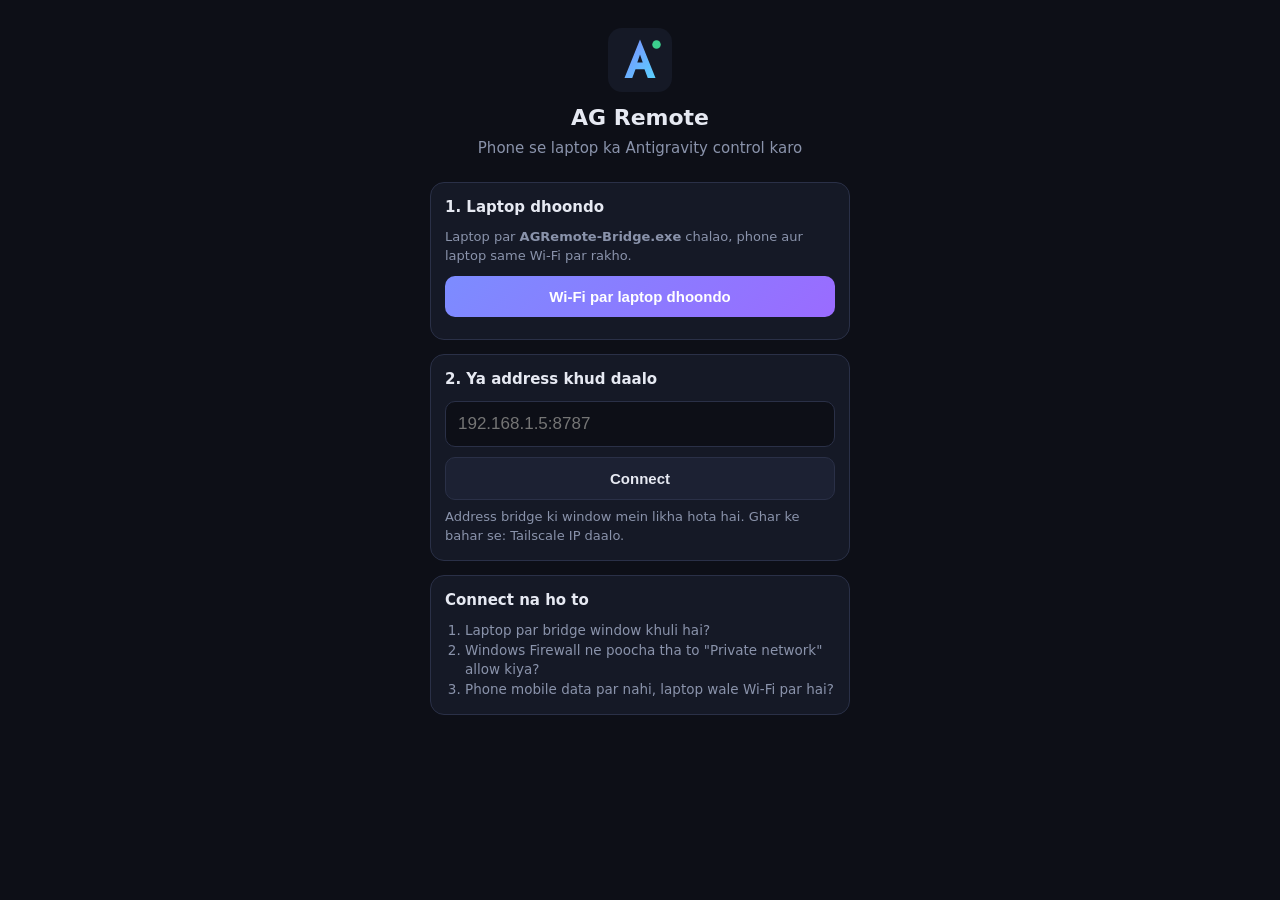
==== android/app/src/main/assets/setup.html @ 6bef8c89 "AG Remote: Antigravity phone remote (Go bridge exe + Android app + CI) Co-Authored-By: Claude Opus 5" ====
<!doctype html>
<html lang="en">
<head>
<meta charset="utf-8">
<meta name="viewport" content="width=device-width, initial-scale=1">
<title>AG Remote setup</title>
<style>
  :root { --bg:#0d0f17; --panel:#151926; --panel2:#1c2133; --line:#2a3047; --text:#e6e9f2; --muted:#8a93ab; --accent:#7c8cff; --ok:#3ccf8e; --bad:#ff5d6c; }
  * { box-sizing: border-box; -webkit-tap-highlight-color: transparent; }
  body { margin:0; background:var(--bg); color:var(--text); font:15px/1.45 system-ui, Roboto, sans-serif; padding:28px 18px; }
  .box { max-width:420px; margin:0 auto; }
  .logo { width:64px; height:64px; display:block; margin:0 auto 10px; }
  h1 { text-align:center; font-size:22px; margin:0 0 4px; }
  p.sub { text-align:center; color:var(--muted); margin:0 0 22px; }
  .card { background:var(--panel); border:1px solid var(--line); border-radius:14px; padding:14px; margin-bottom:14px; }
  .card h3 { margin:0 0 10px; font-size:15px; }
  input { width:100%; background:var(--bg); color:var(--text); border:1px solid var(--line); border-radius:10px; padding:12px; font-size:17px; outline:none; }
  input:focus { border-color:var(--accent); }
  button { width:100%; margin-top:10px; padding:12px; border-radius:10px; border:1px solid var(--line); background:var(--panel2); color:var(--text); font-size:15px; font-weight:600; }
  button.primary { background:linear-gradient(135deg,var(--accent),#9a6bff); border:0; color:#fff; }
  .found button { text-align:left; display:flex; justify-content:space-between; align-items:center; border-color:#2c7a54; background:#17402c; color:#b8f5d7; }
  .msg { background:#3a1820; border:1px solid #6b2633; color:#ffb3bc; border-radius:10px; padding:10px 12px; margin-bottom:14px; font-size:13.5px; }
  .muted { color:var(--muted); font-size:13px; }
  ol { padding-left:20px; color:var(--muted); font-size:13.5px; margin:6px 0 0; }
  .spin { display:inline-block; width:12px; height:12px; border:2px solid var(--accent); border-right-color:transparent; border-radius:50%; animation:sp .8s linear infinite; vertical-align:-1px; margin-right:6px; }
  @keyframes sp { to { transform:rotate(360deg); } }
  .hidden { display:none; }
</style>
</head>
<body>
<div class="box">
  <svg class="logo" viewBox="0 0 512 512"><defs><linearGradient id="g" x1="0" y1="0" x2="1" y2="1"><stop offset="0" stop-color="#7c8cff"/><stop offset="1" stop-color="#5ad1ff"/></linearGradient></defs><rect width="512" height="512" rx="112" fill="#151926"/><path d="M256 92 380 400h-62l-26-70h-72l-26 70h-62L256 92zm0 120-22 64h44l-22-64z" fill="url(#g)"/><circle cx="388" cy="132" r="34" fill="#3ccf8e"/></svg>
  <h1>AG Remote</h1>
  <p class="sub">Phone se laptop ka Antigravity control karo</p>

  <div id="msg" class="msg hidden"></div>

  <div class="card">
    <h3>1. Laptop dhoondo</h3>
    <div class="muted">Laptop par <b>AGRemote-Bridge.exe</b> chalao, phone aur laptop same Wi-Fi par rakho.</div>
    <button id="scan" class="primary">Wi-Fi par laptop dhoondo</button>
    <div id="status" class="muted" style="margin-top:8px"></div>
    <div id="found" class="found"></div>
  </div>

  <div class="card">
    <h3>2. Ya address khud daalo</h3>
    <input id="addr" inputmode="url" autocapitalize="off" autocorrect="off" placeholder="192.168.1.5:8787">
    <button id="go">Connect</button>
    <div class="muted" style="margin-top:8px">Address bridge ki window mein likha hota hai. Ghar ke bahar se: Tailscale IP daalo.</div>
  </div>

  <div class="card">
    <h3>Connect na ho to</h3>
    <ol>
      <li>Laptop par bridge window khuli hai?</li>
      <li>Windows Firewall ne poocha tha to "Private network" allow kiya?</li>
      <li>Phone mobile data par nahi, laptop wale Wi-Fi par hai?</li>
    </ol>
  </div>
</div>
<script>
  const N = window.AGRCNative;
  const $ = (s) => document.querySelector(s);
  const seen = new Set();
  const hash = decodeURIComponent(location.hash.slice(1) || '');
  if (hash) { $('#msg').textContent = hash; $('#msg').classList.remove('hidden'); }
  if (N) $('#addr').value = N.getServer() || '';

  function scan() {
    if (!N) return;
    seen.clear();
    $('#found').innerHTML = '';
    $('#status').innerHTML = '<span class="spin"></span>Dhoondh raha hoon… (5–10 second)';
    $('#scan').disabled = true;
    N.discover();
  }
  window.onFound = (r) => {
    if (seen.has(r.addr)) return;
    seen.add(r.addr);
    const b = document.createElement('button');
    b.innerHTML = '<span></span><span>Connect →</span>';
    b.firstChild.textContent = '💻 ' + (r.host || 'Laptop') + '  ·  ' + r.addr;
    b.onclick = () => N.connect(r.addr);
    $('#found').appendChild(b);
  };
  window.onScanDone = (subnets) => {
    $('#scan').disabled = false;
    if (seen.size) $('#status').textContent = 'Mil gaya! Apna laptop chuno:';
    else $('#status').textContent = subnets ? 'Is Wi-Fi (' + subnets + 'x) par bridge nahi mila. Neeche wali checklist dekho, ya address khud daalo.' : 'Phone kisi Wi-Fi se connected nahi lagta.';
  };
  $('#scan').onclick = scan;
  $('#go').onclick = () => { const v = $('#addr').value.trim(); if (v && N) N.connect(v); };
  $('#addr').addEventListener('keydown', (e) => { if (e.key === 'Enter') $('#go').click(); });
  if (N && !N.getServer()) scan();
</script>
</body>
</html>
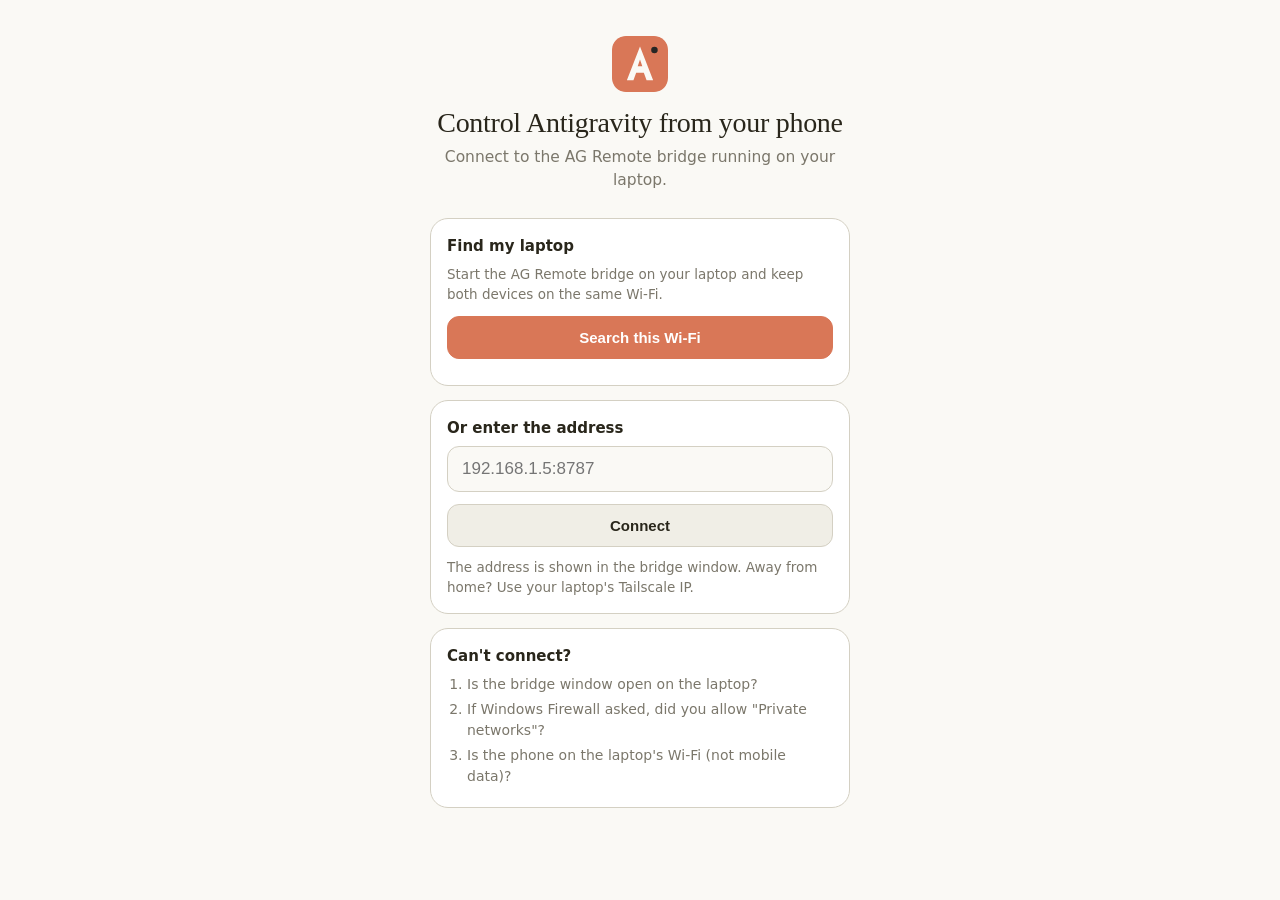
==== commit 7effec1b: "New warm chat UI, English everywhere, fix Screen tab breaking chat - Phone UI redesigned: drawer nav" ====
--- a/android/app/src/main/assets/setup.html
+++ b/android/app/src/main/assets/setup.html
@@ -5,57 +5,64 @@
 <meta name="viewport" content="width=device-width, initial-scale=1">
 <title>AG Remote setup</title>
 <style>
-  :root { --bg:#0d0f17; --panel:#151926; --panel2:#1c2133; --line:#2a3047; --text:#e6e9f2; --muted:#8a93ab; --accent:#7c8cff; --ok:#3ccf8e; --bad:#ff5d6c; }
+  :root { --bg:#262624; --surface:#30302e; --surface2:#393937; --line:#4a4a45; --text:#f5f4ee; --muted:#a29f94; --accent:#d97757; --ok:#4f9a6a; --notice:#3a3020; --notice-text:#f2cf9a;
+          --serif: ui-serif, "Iowan Old Style", Charter, Georgia, serif; --sans: system-ui, Roboto, "Segoe UI", sans-serif; }
+  @media (prefers-color-scheme: light) {
+    :root { --bg:#faf9f5; --surface:#ffffff; --surface2:#f0eee6; --line:#d4d0c3; --text:#29261b; --muted:#7b776b; --notice:#fbf1e3; --notice-text:#7a4b16; }
+  }
   * { box-sizing: border-box; -webkit-tap-highlight-color: transparent; }
-  body { margin:0; background:var(--bg); color:var(--text); font:15px/1.45 system-ui, Roboto, sans-serif; padding:28px 18px; }
+  body { margin:0; background:var(--bg); color:var(--text); font:15.5px/1.5 var(--sans); padding:36px 20px 28px; -webkit-font-smoothing: antialiased; }
   .box { max-width:420px; margin:0 auto; }
-  .logo { width:64px; height:64px; display:block; margin:0 auto 10px; }
-  h1 { text-align:center; font-size:22px; margin:0 0 4px; }
-  p.sub { text-align:center; color:var(--muted); margin:0 0 22px; }
-  .card { background:var(--panel); border:1px solid var(--line); border-radius:14px; padding:14px; margin-bottom:14px; }
-  .card h3 { margin:0 0 10px; font-size:15px; }
-  input { width:100%; background:var(--bg); color:var(--text); border:1px solid var(--line); border-radius:10px; padding:12px; font-size:17px; outline:none; }
+  .logo { width:56px; height:56px; display:block; margin:0 auto 14px; border-radius:14px; }
+  h1 { text-align:center; font:500 28px/1.2 var(--serif); letter-spacing:-.01em; margin:0 0 6px; }
+  p.sub { text-align:center; color:var(--muted); margin:0 0 26px; }
+  .card { background:var(--surface); border:1px solid var(--line); border-radius:18px; padding:16px; margin-bottom:14px; }
+  .card h3 { margin:0 0 6px; font-size:15px; }
+  input { width:100%; background:var(--bg); color:var(--text); border:1px solid var(--line); border-radius:12px; padding:12px 14px; font-size:17px; outline:none; }
   input:focus { border-color:var(--accent); }
-  button { width:100%; margin-top:10px; padding:12px; border-radius:10px; border:1px solid var(--line); background:var(--panel2); color:var(--text); font-size:15px; font-weight:600; }
-  button.primary { background:linear-gradient(135deg,var(--accent),#9a6bff); border:0; color:#fff; }
-  .found button { text-align:left; display:flex; justify-content:space-between; align-items:center; border-color:#2c7a54; background:#17402c; color:#b8f5d7; }
-  .msg { background:#3a1820; border:1px solid #6b2633; color:#ffb3bc; border-radius:10px; padding:10px 12px; margin-bottom:14px; font-size:13.5px; }
-  .muted { color:var(--muted); font-size:13px; }
-  ol { padding-left:20px; color:var(--muted); font-size:13.5px; margin:6px 0 0; }
-  .spin { display:inline-block; width:12px; height:12px; border:2px solid var(--accent); border-right-color:transparent; border-radius:50%; animation:sp .8s linear infinite; vertical-align:-1px; margin-right:6px; }
+  button { width:100%; margin-top:12px; padding:12px; border-radius:12px; border:1px solid var(--line); background:var(--surface2); color:var(--text); font-size:15px; font-weight:600; }
+  button.primary { background:var(--accent); border-color:var(--accent); color:#fff; }
+  button:disabled { opacity:.6; }
+  .found button { text-align:left; display:flex; justify-content:space-between; align-items:center; background:var(--bg); border-color:var(--ok); }
+  .found button span:last-child { color:var(--accent); }
+  .msg { background:var(--notice); color:var(--notice-text); border-radius:12px; padding:11px 13px; margin-bottom:14px; font-size:14px; }
+  .muted { color:var(--muted); font-size:13.5px; }
+  ol { padding-left:20px; color:var(--muted); font-size:14px; margin:6px 0 0; }
+  li { margin:4px 0; }
+  .spin { display:inline-block; width:12px; height:12px; border:2px solid var(--accent); border-right-color:transparent; border-radius:50%; animation:sp .8s linear infinite; vertical-align:-1px; margin-right:7px; }
   @keyframes sp { to { transform:rotate(360deg); } }
   .hidden { display:none; }
 </style>
 </head>
 <body>
 <div class="box">
-  <svg class="logo" viewBox="0 0 512 512"><defs><linearGradient id="g" x1="0" y1="0" x2="1" y2="1"><stop offset="0" stop-color="#7c8cff"/><stop offset="1" stop-color="#5ad1ff"/></linearGradient></defs><rect width="512" height="512" rx="112" fill="#151926"/><path d="M256 92 380 400h-62l-26-70h-72l-26 70h-62L256 92zm0 120-22 64h44l-22-64z" fill="url(#g)"/><circle cx="388" cy="132" r="34" fill="#3ccf8e"/></svg>
-  <h1>AG Remote</h1>
-  <p class="sub">Phone se laptop ka Antigravity control karo</p>
+  <svg class="logo" viewBox="0 0 512 512"><rect width="512" height="512" rx="112" fill="#d97757"/><path d="M256 96 376 404h-60l-25-68h-70l-25 68h-60L256 96zm0 118-21 62h42l-21-62z" fill="#faf9f5"/><circle cx="388" cy="128" r="30" fill="#262624"/></svg>
+  <h1>Control Antigravity from your phone</h1>
+  <p class="sub">Connect to the AG Remote bridge running on your laptop.</p>
 
   <div id="msg" class="msg hidden"></div>
 
   <div class="card">
-    <h3>1. Laptop dhoondo</h3>
-    <div class="muted">Laptop par <b>AGRemote-Bridge.exe</b> chalao, phone aur laptop same Wi-Fi par rakho.</div>
-    <button id="scan" class="primary">Wi-Fi par laptop dhoondo</button>
-    <div id="status" class="muted" style="margin-top:8px"></div>
+    <h3>Find my laptop</h3>
+    <div class="muted">Start the AG Remote bridge on your laptop and keep both devices on the same Wi-Fi.</div>
+    <button id="scan" class="primary">Search this Wi-Fi</button>
+    <div id="status" class="muted" style="margin-top:10px"></div>
     <div id="found" class="found"></div>
   </div>
 
   <div class="card">
-    <h3>2. Ya address khud daalo</h3>
+    <h3>Or enter the address</h3>
     <input id="addr" inputmode="url" autocapitalize="off" autocorrect="off" placeholder="192.168.1.5:8787">
     <button id="go">Connect</button>
-    <div class="muted" style="margin-top:8px">Address bridge ki window mein likha hota hai. Ghar ke bahar se: Tailscale IP daalo.</div>
+    <div class="muted" style="margin-top:10px">The address is shown in the bridge window. Away from home? Use your laptop's Tailscale IP.</div>
   </div>
 
   <div class="card">
-    <h3>Connect na ho to</h3>
+    <h3>Can't connect?</h3>
     <ol>
-      <li>Laptop par bridge window khuli hai?</li>
-      <li>Windows Firewall ne poocha tha to "Private network" allow kiya?</li>
-      <li>Phone mobile data par nahi, laptop wale Wi-Fi par hai?</li>
+      <li>Is the bridge window open on the laptop?</li>
+      <li>If Windows Firewall asked, did you allow "Private networks"?</li>
+      <li>Is the phone on the laptop's Wi-Fi (not mobile data)?</li>
     </ol>
   </div>
 </div>
@@ -71,7 +78,7 @@
     if (!N) return;
     seen.clear();
     $('#found').innerHTML = '';
-    $('#status').innerHTML = '<span class="spin"></span>Dhoondh raha hoon… (5–10 second)';
+    $('#status').innerHTML = '<span class="spin"></span>Searching… (5–10 seconds)';
     $('#scan').disabled = true;
     N.discover();
   }
@@ -80,14 +87,14 @@
     seen.add(r.addr);
     const b = document.createElement('button');
     b.innerHTML = '<span></span><span>Connect →</span>';
-    b.firstChild.textContent = '💻 ' + (r.host || 'Laptop') + '  ·  ' + r.addr;
+    b.firstChild.textContent = (r.host || 'Laptop') + '  ·  ' + r.addr;
     b.onclick = () => N.connect(r.addr);
     $('#found').appendChild(b);
   };
   window.onScanDone = (subnets) => {
     $('#scan').disabled = false;
-    if (seen.size) $('#status').textContent = 'Mil gaya! Apna laptop chuno:';
-    else $('#status').textContent = subnets ? 'Is Wi-Fi (' + subnets + 'x) par bridge nahi mila. Neeche wali checklist dekho, ya address khud daalo.' : 'Phone kisi Wi-Fi se connected nahi lagta.';
+    if (seen.size) $('#status').textContent = 'Found it. Pick your laptop:';
+    else $('#status').textContent = subnets ? 'No bridge found on this Wi-Fi (' + subnets + 'x). Check the list below, or enter the address.' : "Your phone doesn't seem to be on Wi-Fi.";
   };
   $('#scan').onclick = scan;
   $('#go').onclick = () => { const v = $('#addr').value.trim(); if (v && N) N.connect(v); };
